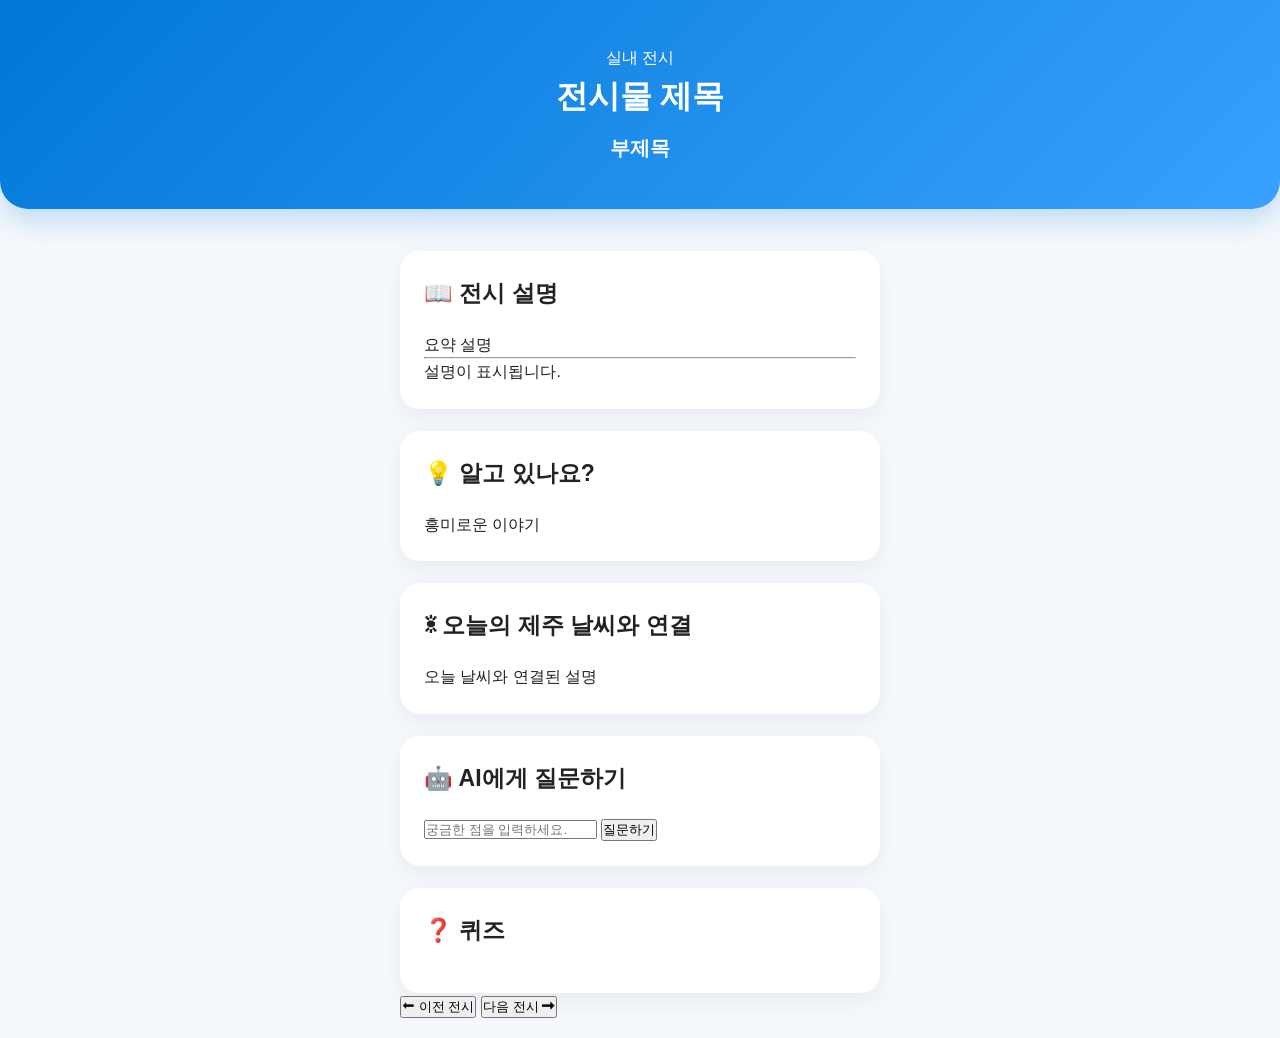
==== guide.html @ 92475ae8 "Create guide.html" ====
<!DOCTYPE html>
<html lang="ko">

<head>

<meta charset="UTF-8">

<meta name="viewport"
content="width=device-width, initial-scale=1.0">

<title>AI 스마트 도슨트</title>

<link rel="stylesheet"
href="css/style.css">

</head>

<body>

<header class="header">

<div id="zone" class="guide-zone">

실내 전시

</div>

<h1 id="title">

전시물 제목

</h1>

<p id="subtitle">

부제목

</p>

</header>

<main>

<section class="card">

<div class="section-title">

📖 전시 설명

</div>

<p id="summary">

요약 설명

</p>

<hr>

<p id="description">

설명이 표시됩니다.

</p>

</section>

<section class="card">

<div class="section-title">

💡 알고 있나요?

</div>

<p id="story">

흥미로운 이야기

</p>

</section>

<section class="card">

<div class="section-title">

☀ 오늘의 제주 날씨와 연결

</div>

<p id="weatherTip">

오늘 날씨와 연결된 설명

</p>

</section>

<section class="card">

<div class="section-title">

🤖 AI에게 질문하기

</div>

<input

id="question"

type="text"

placeholder="궁금한 점을 입력하세요.">

<button id="askBtn">

질문하기

</button>

<div id="answer">

</div>

</section>

<section class="card">

<div class="section-title">

❓ 퀴즈

</div>

<div id="quiz">

</div>

</section>

<div class="guide-navigation">

<button id="prevBtn">

⬅ 이전 전시

</button>

<button id="nextBtn">

다음 전시 ➡

</button>

</div>

</main>

<script src="js/storage.js"></script>

<script src="js/weather.js"></script>

<script src="js/guide/guide_manager.js"></script>

<!-- 전시물 파일들 -->
<script src="js/guide/guide_timeline.js"></script>
<script src="js/guide/guide_amosmap.js"></script>
<script src="js/guide/guide_volcano.js"></script>
<script src="js/guide/guide_tornado.js"></script>
<script src="js/guide/guide_earthquake.js"></script>
<script src="js/guide/guide_forecast.js"></script>
<script src="js/guide/guide_climatechange.js"></script>
<script src="js/guide/guide_history100.js"></script>
<script src="js/guide/guide_oldequipment.js"></script>
<script src="js/guide/guide_surfaceobs.js"></script>
<script src="js/guide/guide_gongsinjeong.js"></script>
<script src="js/guide/guide_cheugugi.js"></script>

<script src="js/ai.js"></script>
<script src="js/guide.js"></script>

</body>

</html>
---- css/style.css ----
/* ===================================================
   제주기상과학홍보관 AI 스마트 가이드
   Style.css V2
=================================================== */

/* ===========================
   1. Reset
=========================== */

*{
    margin:0;
    padding:0;
    box-sizing:border-box;
}

/* ===========================
   2. Color System
=========================== */

:root{

    --main:#0078D7;

    --main-light:#EAF5FF;

    --green:#2E8B57;

    --orange:#F59E0B;

    --yellow:#FFD54F;

    --bg:#F5F8FC;

    --card:#FFFFFF;

    --text:#222;

    --sub:#666;

    --border:#D9E6F2;

    --radius:20px;

    --shadow:0 8px 24px rgba(0,0,0,.06);

}

/* ===========================
   3. Body
=========================== */

body{

    font-family:
    "Pretendard",
    "Noto Sans KR",
    sans-serif;

    background:var(--bg);

    color:var(--text);

    line-height:1.6;

}

/* ===========================
   4. Main
=========================== */

main{

    max-width:520px;

    margin:auto;

    padding:20px;

}

/* ===========================
   5. Header
=========================== */

.header{

    background:

    linear-gradient(
        135deg,
        #0078D7,
        #39A0FF
    );

    color:white;

    text-align:center;

    padding:45px 20px;

    border-radius:0 0 28px 28px;

    box-shadow:

    0 12px 28px rgba(0,120,215,.22);

}

.header h1{

    font-size:32px;

    font-weight:700;

    margin-bottom:10px;

}

.header p{

    font-size:20px;

    font-weight:600;

}

.header-sub{

    display:block;

    margin-top:12px;

    font-size:15px;

    opacity:.95;

    line-height:1.6;

}

/* ===========================
   6. 공통 Card
=========================== */

.card{

    background:var(--card);

    border-radius:var(--radius);

    margin-top:22px;

    padding:24px;

    box-shadow:var(--shadow);

}

.section-title{

    display:flex;

    align-items:center;

    gap:10px;

    font-size:23px;

    font-weight:700;

    margin-bottom:20px;

}


/* ===========================
   7. 오늘의 제주 날씨
=========================== */

.weather-main{

    display:grid;

    grid-template-columns:1fr 1fr;

    gap:16px;

    margin-bottom:20px;

}

/* 큰 기온 카드 */

.temperature{

    background:linear-gradient(
        180deg,
        #ffffff,
        #f8fbff
    );

    border:2px solid var(--border);

    border-radius:18px;

    padding:20px;

    text-align:center;

    box-shadow:0 4px 10px rgba(0,0,0,.04);

}

.temp-title{

    font-size:17px;

    font-weight:600;

    color:var(--sub);

    margin-bottom:10px;

}

.temp-number{

    font-size:44px;

    font-weight:700;

    color:var(--main);

    line-height:1;

}

/* 아래 작은 정보 */

.weather-grid{

    display:grid;

    grid-template-columns:repeat(2,1fr);

    gap:14px;

}

.weather-item{

    background:#f8fbff;

    border:1px solid var(--border);

    border-radius:16px;

    padding:16px;

    text-align:center;

}

.weather-icon{

    font-size:26px;

    margin-bottom:6px;

}

.weather-name{

    font-size:14px;

    color:var(--sub);

}

.weather-value{

    margin-top:6px;

    font-size:22px;

    font-weight:700;

    color:var(--text);

}

.weather-time{

    margin-top:18px;

    text-align:right;

    font-size:13px;

    color:#888;

}
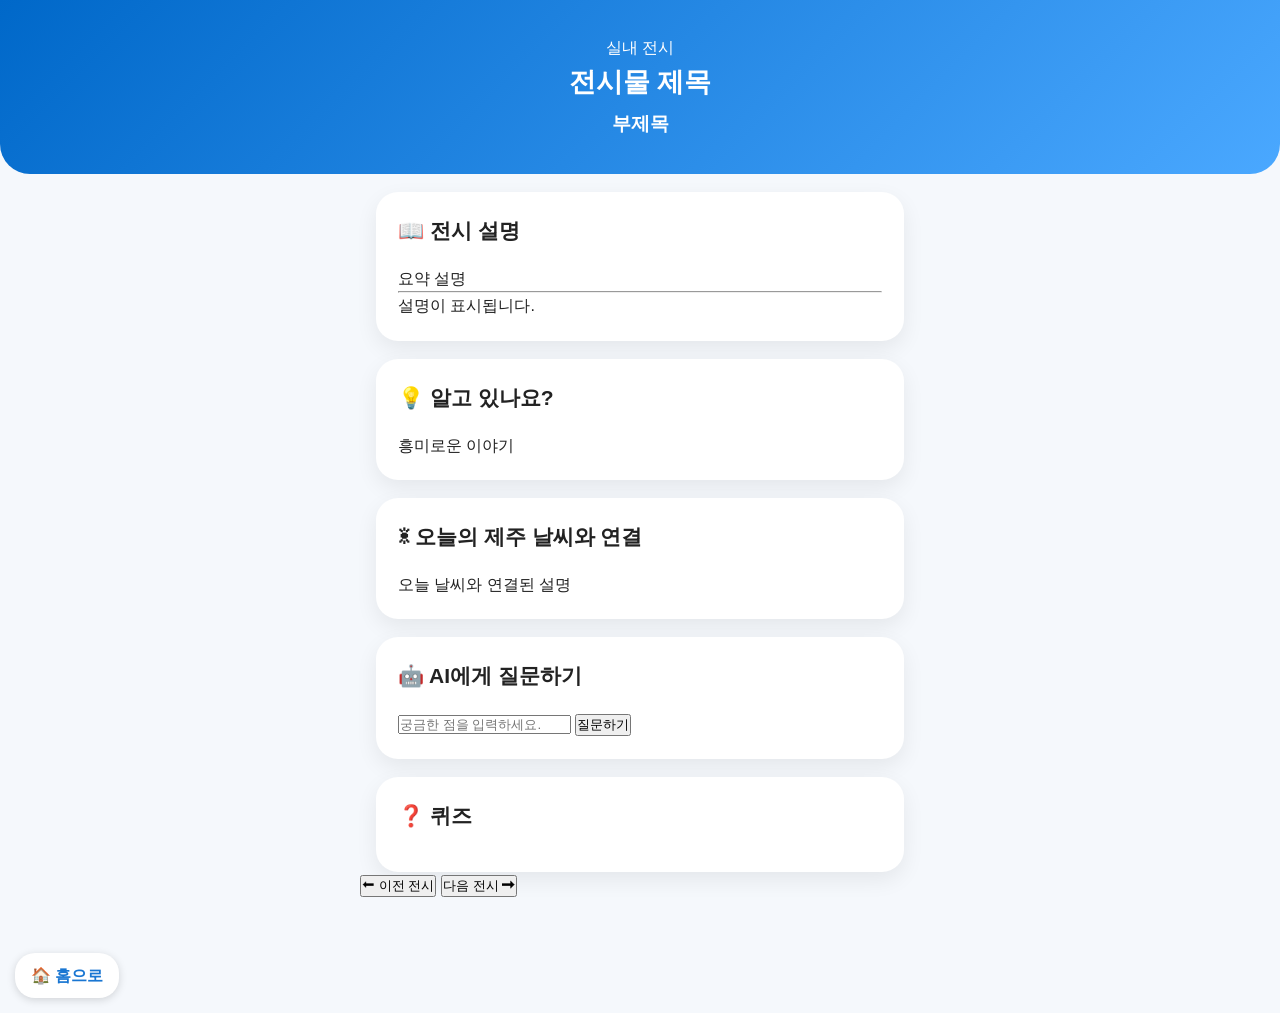
==== commit 526414de: "Update guide.html" ====
--- a/guide.html
+++ b/guide.html
@@ -182,4 +182,8 @@
 
 </body>
 
+<a href="index.html" class="home-btn">
+    🏠 홈으로
+</a>
+
 </html>
--- a/css/style.css
+++ b/css/style.css
@@ -1,10 +1,12 @@
 /* ===================================================
    제주기상과학홍보관 AI 스마트 가이드
-   Style.css V2
+   style.css
+   Mobile First Version
 =================================================== */
 
-/* ===========================
-   1. Reset
+
+/* ===========================
+   Reset
 =========================== */
 
 *{
@@ -13,8 +15,15 @@
     box-sizing:border-box;
 }
 
-/* ===========================
-   2. Color System
+
+button{
+    font-family:inherit;
+    cursor:pointer;
+}
+
+
+/* ===========================
+   Color
 =========================== */
 
 :root{
@@ -23,7 +32,7 @@
 
     --main-light:#EAF5FF;
 
-    --green:#2E8B57;
+    --green:#43A047;
 
     --orange:#F59E0B;
 
@@ -39,50 +48,642 @@
 
     --border:#D9E6F2;
 
-    --radius:20px;
-
-    --shadow:0 8px 24px rgba(0,0,0,.06);
-
-}
-
-/* ===========================
-   3. Body
+    --radius:22px;
+
+    --shadow:
+    0 8px 22px rgba(0,0,0,.07);
+
+}
+
+
+
+/* ===========================
+   Body
 =========================== */
 
 body{
 
+    background:var(--bg);
+
+    color:var(--text);
+
     font-family:
+
     "Pretendard",
     "Noto Sans KR",
     sans-serif;
 
-    background:var(--bg);
-
-    color:var(--text);
-
     line-height:1.6;
 
 }
 
-/* ===========================
-   4. Main
-=========================== */
+
 
 main{
 
-    max-width:520px;
+    width:100%;
+
+    max-width:560px;
 
     margin:auto;
 
+    padding-bottom:40px;
+
+}
+
+
+
+/* ===========================
+   Header
+=========================== */
+
+.header{
+
+    background:
+
+    linear-gradient(
+        135deg,
+        #0068C9,
+        #4AA8FF
+    );
+
+    color:white;
+
+    text-align:center;
+
+    padding:35px 20px;
+
+    border-radius:
+
+    0 0 30px 30px;
+
+}
+
+
+
+.header h1{
+
+    font-size:27px;
+
+    font-weight:800;
+
+}
+
+
+.header p{
+
+    margin-top:5px;
+
+    font-size:19px;
+
+    font-weight:700;
+
+}
+
+
+.header-sub{
+
+    display:block;
+
+    margin-top:12px;
+
+    font-size:14px;
+
+    opacity:.9;
+
+}
+
+
+
+/* ===========================
+   Card
+=========================== */
+
+
+.card{
+
+    margin:18px 16px 0;
+
+    padding:22px;
+
+    background:white;
+
+    border-radius:22px;
+
+    box-shadow:var(--shadow);
+
+}
+
+
+
+.section-title{
+
+    font-size:21px;
+
+    font-weight:800;
+
+    margin-bottom:18px;
+
+}
+
+
+
+/* ===========================
+   Weather
+=========================== */
+
+
+.weather-main{
+
+    display:grid;
+
+    grid-template-columns:1fr 1fr;
+
+    gap:12px;
+
+}
+
+
+
+.temperature{
+
+    background:#F8FCFF;
+
+    border:
+
+    1px solid var(--border);
+
+    border-radius:18px;
+
+    padding:18px;
+
+    text-align:center;
+
+}
+
+
+
+.temp-title{
+
+    font-size:14px;
+
+    color:var(--sub);
+
+}
+
+
+
+.temp-number{
+
+    margin-top:5px;
+
+    font-size:38px;
+
+    font-weight:800;
+
+    color:var(--main);
+
+}
+
+
+
+.weather-grid{
+
+    margin-top:14px;
+
+    display:grid;
+
+    grid-template-columns:repeat(2,1fr);
+
+    gap:12px;
+
+}
+
+
+
+.weather-item{
+
+    background:#FAFCFE;
+
+    border:
+
+    1px solid var(--border);
+
+    border-radius:16px;
+
+    padding:14px;
+
+    text-align:center;
+
+}
+
+
+
+.weather-icon{
+
+    font-size:25px;
+
+}
+
+
+
+.weather-name{
+
+    font-size:13px;
+
+    color:var(--sub);
+
+}
+
+
+
+.weather-value{
+
+    font-size:20px;
+
+    font-weight:700;
+
+}
+
+
+
+/* ===========================
+   AI
+=========================== */
+
+
+.ai-box{
+
+    display:flex;
+
+    gap:12px;
+
+    align-items:flex-start;
+
+}
+
+
+
+.ai-avatar{
+
+    font-size:36px;
+
+}
+
+
+
+.ai-bubble{
+
+    flex:1;
+
+    background:#F4FAFF;
+
+    padding:14px;
+
+    border-radius:16px;
+
+}
+
+
+
+.blue-btn{
+
+    width:100%;
+
+    margin-top:18px;
+
+    padding:16px;
+
+    border-radius:16px;
+
+    background:var(--main);
+
+    color:white;
+
+    font-size:17px;
+
+    font-weight:700;
+
+}
+
+
+
+/* ===========================
+   탐험
+=========================== */
+
+
+.mission{
+
+    background:#FFF9E6;
+
+    padding:16px;
+
+    border-radius:15px;
+
+    font-size:16px;
+
+}
+
+
+
+.yellow-btn{
+
+    width:100%;
+
+    margin-top:15px;
+
+    padding:15px;
+
+    border-radius:15px;
+
+    background:#FFD54F;
+
+    font-size:16px;
+
+    font-weight:700;
+
+}
+
+
+
+/* ===========================
+   Course Card
+=========================== */
+
+
+.course-list{
+
+    display:flex;
+
+    flex-direction:column;
+
+    gap:16px;
+
+}
+
+
+
+.course{
+
+    position:relative;
+
+    width:100%;
+
+    min-height:160px;
+
+    padding:22px;
+
+    text-align:left;
+
+    background:white;
+
+    border:
+
+    1px solid var(--border);
+
+    border-radius:22px;
+
+    box-shadow:
+
+    0 6px 18px rgba(0,0,0,.06);
+
+}
+
+
+
+.course.selected{
+
+    border:
+
+    2px solid var(--main);
+
+    background:
+
+    linear-gradient(
+        135deg,
+        #EAF5FF,
+        white
+    );
+
+}
+
+
+
+.badge{
+
+    position:absolute;
+
+    top:18px;
+
+    right:18px;
+
+    padding:5px 12px;
+
+    border-radius:20px;
+
+    background:#EAF5FF;
+
+    color:var(--main);
+
+    font-size:12px;
+
+    font-weight:700;
+
+}
+
+
+.badge.green{
+
+    background:#E8F5E9;
+
+    color:#2E7D32;
+
+}
+
+
+.badge.orange{
+
+    background:#FFF3E0;
+
+    color:#E65100;
+
+}
+
+
+
+.course-icon{
+
+    font-size:42px;
+
+}
+
+
+.course-title{
+
+    margin-top:8px;
+
+    font-size:21px;
+
+    font-weight:800;
+
+}
+
+
+
+.course-desc{
+
+    margin-top:5px;
+
+    font-size:14px;
+
+    color:var(--sub);
+
+}
+
+
+
+.course-time{
+
+    margin-top:10px;
+
+    font-size:13px;
+
+}
+
+
+
+/* ===========================
+   Level Card
+=========================== */
+
+
+.level-list{
+
+    display:flex;
+
+    flex-direction:column;
+
+    gap:14px;
+
+}
+
+
+
+.level{
+
+    width:100%;
+
+    min-height:115px;
+
+    display:flex;
+
+    flex-direction:column;
+
+    align-items:flex-center;
+
+    gap:18px;
+
     padding:20px;
 
-}
-
-/* ===========================
-   5. Header
-=========================== */
-
-.header{
+    background:white;
+
+    border:
+
+    1px solid var(--border);
+
+    border-radius:20px;
+
+    text-align:left;
+
+    box-shadow:
+
+    0 5px 15px rgba(0,0,0,.06);
+
+}
+
+
+
+.level.selected{
+
+    border:
+
+    2px solid var(--main);
+
+    background:#F4FAFF;
+
+}
+
+
+
+.level-icon{
+
+    width:60px;
+
+    height:60px;
+
+    display:flex;
+
+    align-items:center;
+
+    justify-content:center;
+
+    flex-shrink:0;
+
+    background:#EAF5FF;
+
+    border-radius:18px;
+
+    font-size:32px;
+
+}
+
+
+
+.level-title{
+
+    font-size:19px;
+
+    font-weight:800;
+
+}
+
+
+
+.level-desc{
+
+    font-size:14px;
+
+    color:var(--sub);
+
+}
+
+
+
+/* ===========================
+   Start
+=========================== */
+
+
+.start-section{
+
+    padding:25px 16px;
+
+    text-align:center;
+
+}
+
+
+
+#startBtn{
+
+    width:100%;
+
+    padding:18px;
+
+    border:none;
+
+    border-radius:18px;
 
     background:
 
@@ -94,209 +695,120 @@
 
     color:white;
 
-    text-align:center;
-
-    padding:45px 20px;
-
-    border-radius:0 0 28px 28px;
-
-    box-shadow:
-
-    0 12px 28px rgba(0,120,215,.22);
-
-}
-
-.header h1{
-
-    font-size:32px;
-
-    font-weight:700;
-
-    margin-bottom:10px;
-
-}
-
-.header p{
-
     font-size:20px;
 
-    font-weight:600;
-
-}
-
-.header-sub{
-
-    display:block;
+    font-weight:800;
+
+}
+
+
+
+.start-guide{
 
     margin-top:12px;
 
-    font-size:15px;
-
-    opacity:.95;
-
-    line-height:1.6;
-
-}
-
-/* ===========================
-   6. 공통 Card
-=========================== */
-
-.card{
-
-    background:var(--card);
-
-    border-radius:var(--radius);
-
-    margin-top:22px;
-
-    padding:24px;
-
-    box-shadow:var(--shadow);
-
-}
-
-.section-title{
-
-    display:flex;
-
-    align-items:center;
-
-    gap:10px;
-
-    font-size:23px;
-
-    font-weight:700;
-
-    margin-bottom:20px;
-
-}
-
-
-/* ===========================
-   7. 오늘의 제주 날씨
-=========================== */
-
-.weather-main{
-
-    display:grid;
-
-    grid-template-columns:1fr 1fr;
-
-    gap:16px;
-
-    margin-bottom:20px;
-
-}
-
-/* 큰 기온 카드 */
-
-.temperature{
-
-    background:linear-gradient(
-        180deg,
-        #ffffff,
-        #f8fbff
-    );
-
-    border:2px solid var(--border);
+    color:#666;
+
+    font-size:14px;
+
+}
+
+
+
+/* ===========================
+   Footer
+=========================== */
+
+
+.footer-card{
+
+    margin:20px 16px;
+
+    padding:18px;
+
+    background:white;
 
     border-radius:18px;
 
-    padding:20px;
-
-    text-align:center;
-
-    box-shadow:0 4px 10px rgba(0,0,0,.04);
-
-}
-
-.temp-title{
-
-    font-size:17px;
-
-    font-weight:600;
-
-    color:var(--sub);
-
-    margin-bottom:10px;
-
-}
-
-.temp-number{
-
-    font-size:44px;
-
-    font-weight:700;
-
-    color:var(--main);
-
-    line-height:1;
-
-}
-
-/* 아래 작은 정보 */
-
-.weather-grid{
-
-    display:grid;
-
-    grid-template-columns:repeat(2,1fr);
-
-    gap:14px;
-
-}
-
-.weather-item{
-
-    background:#f8fbff;
-
-    border:1px solid var(--border);
-
-    border-radius:16px;
-
-    padding:16px;
-
-    text-align:center;
-
-}
-
-.weather-icon{
-
-    font-size:26px;
-
-    margin-bottom:6px;
-
-}
-
-.weather-name{
-
     font-size:14px;
 
-    color:var(--sub);
-
-}
-
-.weather-value{
-
-    margin-top:6px;
-
-    font-size:22px;
-
-    font-weight:700;
-
-    color:var(--text);
-
-}
-
-.weather-time{
-
-    margin-top:18px;
-
-    text-align:right;
-
-    font-size:13px;
-
-    color:#888;
-
-}
+}
+
+
+
+.footer-title{
+
+    font-weight:800;
+
+    margin-bottom:8px;
+
+}
+
+
+.footer-text{
+
+    color:#666;
+
+}
+
+
+
+/* ===========================
+   Small Mobile
+=========================== */
+
+
+@media(max-width:380px){
+
+    .card{
+
+        padding:18px;
+
+    }
+
+
+    .weather-main{
+
+        grid-template-columns:1fr;
+
+    }
+
+
+    .course-title{
+
+        font-size:19px;
+
+    }
+
+}
+
+
+/* ===========================
+   홈 버튼
+=========================== */
+
+
+.home-btn {
+
+    display: inline-flex;
+
+    align-items: center;
+    gap: 5px;
+
+    padding: 10px 16px;
+
+    margin: 15px;
+
+    background: #ffffff;
+
+    border-radius: 20px;
+
+    color: #1976d2;
+
+    text-decoration: none;
+
+    font-weight: 600;
+
+    box-shadow: 0 2px 8px rgba(0,0,0,0.15);
+
+}
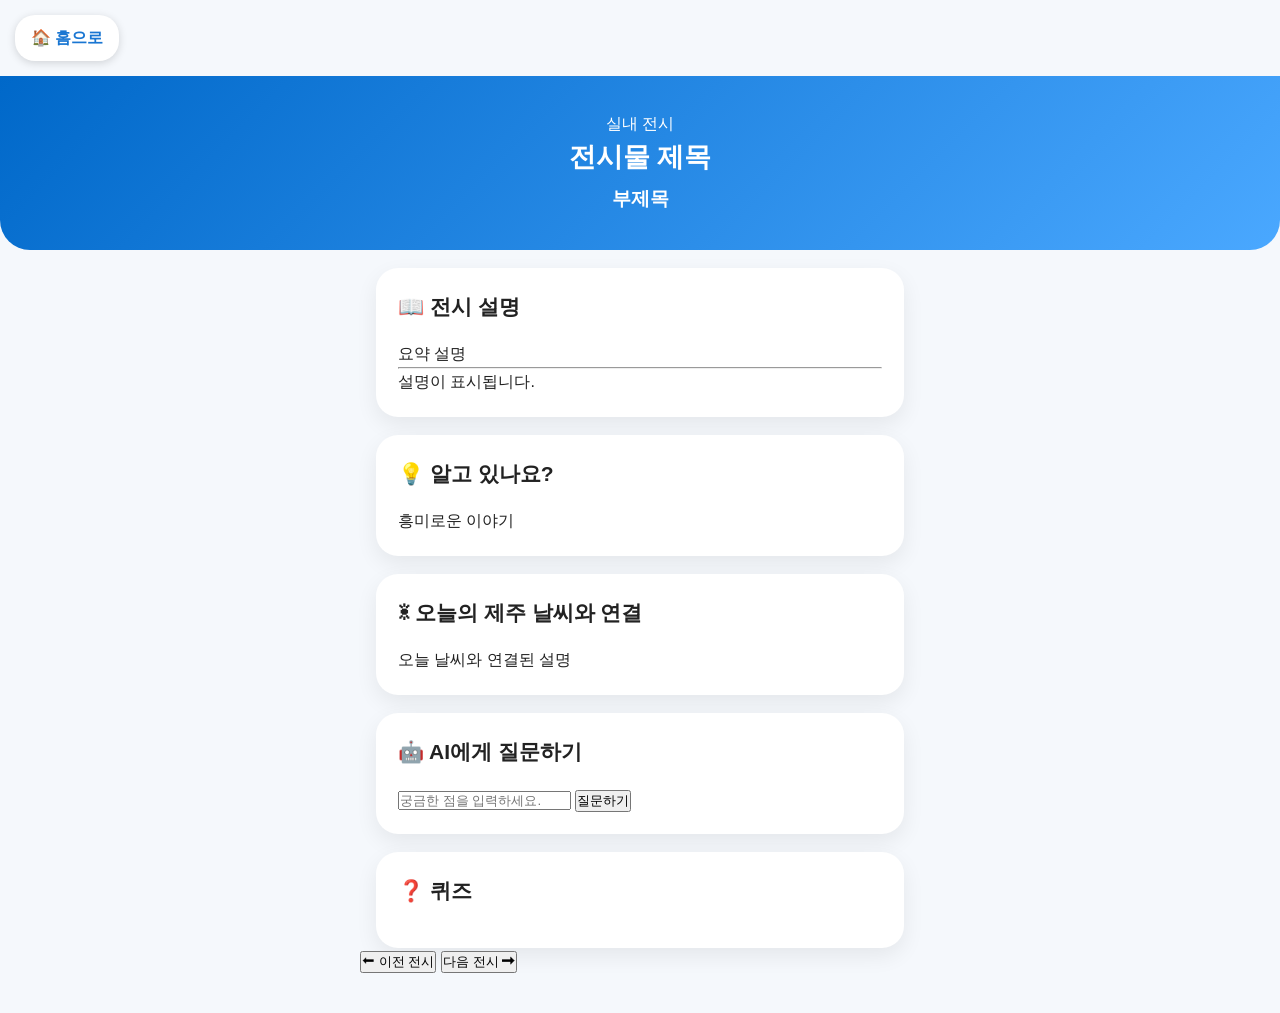
==== commit 31f46164: "Update guide.html" ====
--- a/guide.html
+++ b/guide.html
@@ -15,6 +15,10 @@
 
 </head>
 
+<a href="index.html" class="home-btn">
+    🏠 홈으로
+</a>
+    
 <body>
 
 <header class="header">
@@ -182,8 +186,4 @@
 
 </body>
 
-<a href="index.html" class="home-btn">
-    🏠 홈으로
-</a>
-
 </html>
